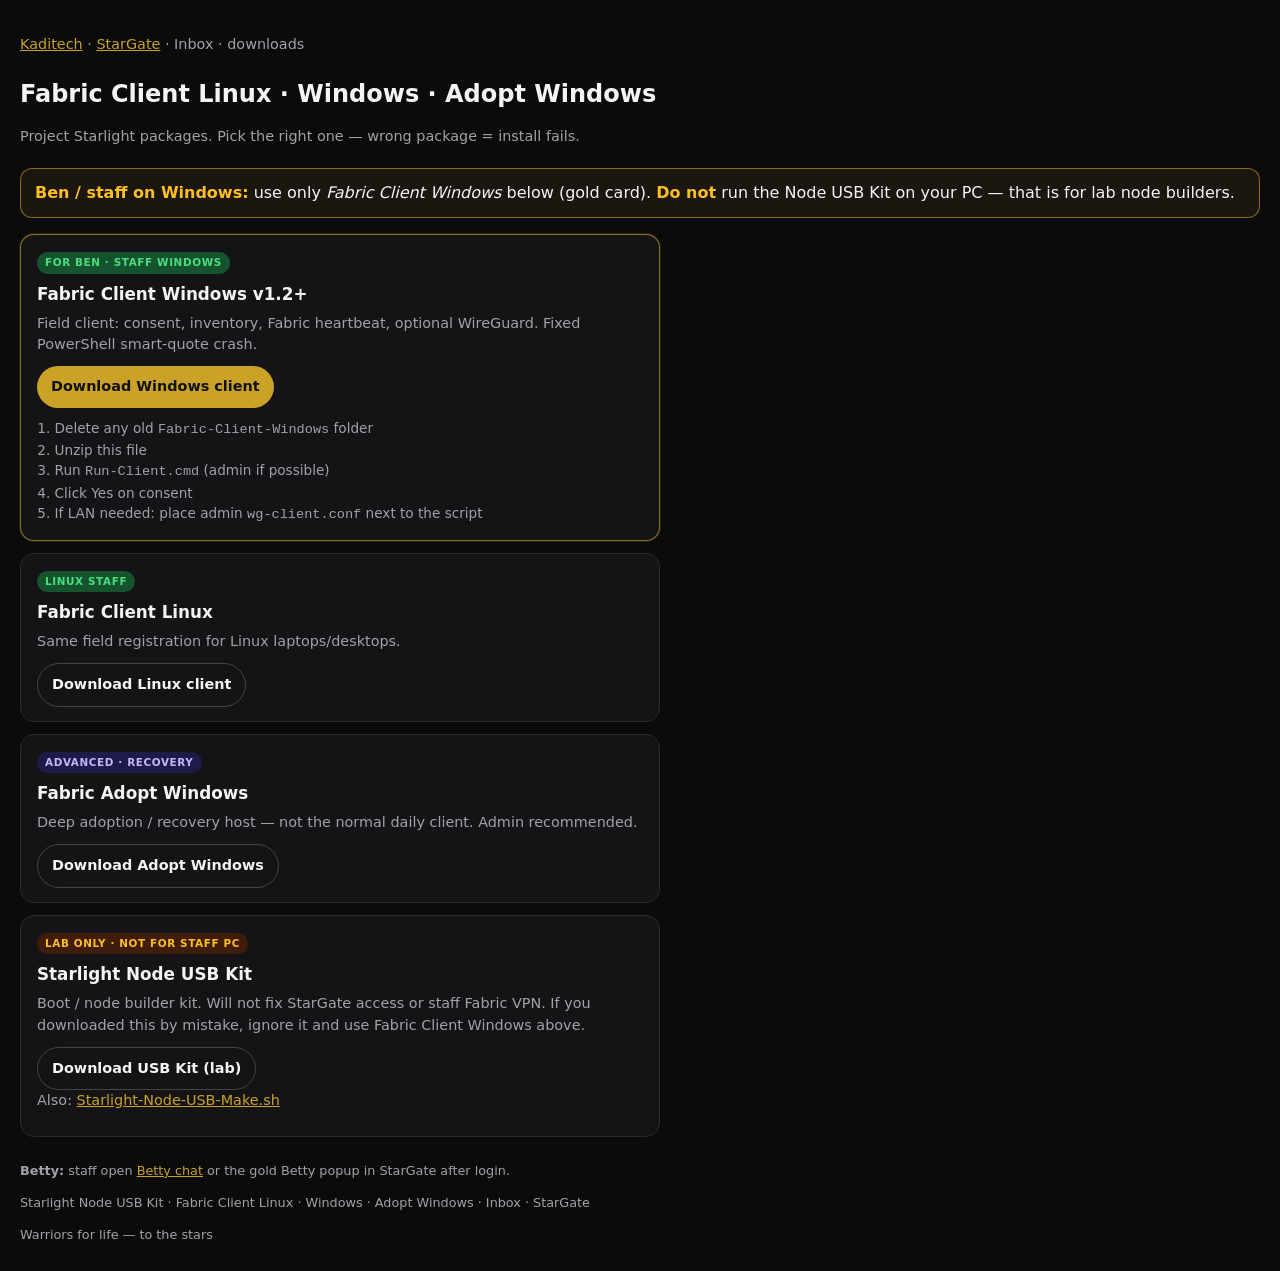
==== www/downloads/index.html @ 8049d157 "StarGate: gold Download Fabric Windows button for Ben + Betty loop guard" ====
<!DOCTYPE html>
<html lang="en">
<head>
  <meta charset="UTF-8" />
  <meta name="viewport" content="width=device-width, initial-scale=1" />
  <title>Fabric downloads · Kaditech Starlight</title>
  <style>
    :root { --bg:#0b0b0c; --card:#141416; --gold:#c9a227; --ink:#f4f4f5; --muted:#a1a1aa; --ok:#4ade80; --warn:#fbbf24; --bad:#f87171; }
    * { box-sizing: border-box; }
    body { margin:0; font-family: system-ui, sans-serif; background:var(--bg); color:var(--ink); line-height:1.5; padding:1.25rem; }
    a { color: var(--gold); }
    h1 { font-size:1.5rem; margin:0 0 .35rem; }
    .sub { color:var(--muted); font-size:.9rem; margin-bottom:1.25rem; }
    .alert { border:1px solid rgba(251,191,36,.5); background:#1c1610; border-radius:12px; padding:12px 14px; margin:0 0 1rem; }
    .alert strong { color: var(--warn); }
    .grid { display:grid; gap:12px; max-width:40rem; }
    .card { background:var(--card); border:1px solid #2a2a2e; border-radius:14px; padding:14px 16px; }
    .card.primary { border-color: rgba(201,162,39,.65); box-shadow:0 0 0 1px rgba(201,162,39,.15); }
    .card h2 { margin:0 0 6px; font-size:1.05rem; }
    .card p { margin:0 0 10px; color:var(--muted); font-size:.9rem; }
    .tag { display:inline-block; font-size:.65rem; font-weight:700; letter-spacing:.06em; text-transform:uppercase; padding:3px 8px; border-radius:999px; margin-bottom:8px; }
    .tag.for-ben { background:#14532d; color:var(--ok); }
    .tag.lab { background:#3f1d0a; color:var(--warn); }
    .tag.adv { background:#1e1b4b; color:#c4b5fd; }
    .btn { display:inline-block; background:var(--gold); color:#111; font-weight:700; text-decoration:none; padding:10px 14px; border-radius:999px; font-size:.9rem; }
    .btn.ghost { background:transparent; border:1px solid #444; color:var(--ink); }
    .steps { font-size:.85rem; color:var(--muted); margin:10px 0 0; padding-left:1.1rem; }
    footer { margin-top:1.5rem; font-size:.8rem; color:var(--muted); max-width:40rem; }
  </style>
</head>
<body>
  <p class="sub"><a href="/">Kaditech</a> · <a href="/stargate">StarGate</a> · Inbox · downloads</p>
  <h1>Fabric Client Linux · Windows · Adopt Windows</h1>
  <p class="sub">Project Starlight packages. Pick the right one — wrong package = install fails.</p>

  <div class="alert">
    <strong>Ben / staff on Windows:</strong> use only
    <em>Fabric Client Windows</em> below (gold card).  
    <strong>Do not</strong> run the Node USB Kit on your PC — that is for lab node builders.
  </div>

  <div class="grid">
    <div class="card primary">
      <span class="tag for-ben">For Ben · staff Windows</span>
      <h2>Fabric Client Windows v1.2+</h2>
      <p>Field client: consent, inventory, Fabric heartbeat, optional WireGuard. Fixed PowerShell smart-quote crash.</p>
      <a class="btn" href="Fabric-Client-Windows.zip" id="dl-win">Download Windows client</a>
      <ol class="steps">
        <li>Delete any old <code>Fabric-Client-Windows</code> folder</li>
        <li>Unzip this file</li>
        <li>Run <code>Run-Client.cmd</code> (admin if possible)</li>
        <li>Click Yes on consent</li>
        <li>If LAN needed: place admin <code>wg-client.conf</code> next to the script</li>
      </ol>
    </div>

    <div class="card">
      <span class="tag for-ben">Linux staff</span>
      <h2>Fabric Client Linux</h2>
      <p>Same field registration for Linux laptops/desktops.</p>
      <a class="btn ghost" href="Fabric-Client-Linux.zip">Download Linux client</a>
    </div>

    <div class="card">
      <span class="tag adv">Advanced · recovery</span>
      <h2>Fabric Adopt Windows</h2>
      <p>Deep adoption / recovery host — not the normal daily client. Admin recommended.</p>
      <a class="btn ghost" href="Fabric-Adopt-Windows.zip">Download Adopt Windows</a>
    </div>

    <div class="card">
      <span class="tag lab">Lab only · not for staff PC</span>
      <h2>Starlight Node USB Kit</h2>
      <p>Boot / node builder kit. Will not fix StarGate access or staff Fabric VPN. If you downloaded this by mistake, ignore it and use Fabric Client Windows above.</p>
      <a class="btn ghost" href="Starlight-Node-USB-Kit.zip">Download USB Kit (lab)</a>
      <p class="steps" style="list-style:none;padding-left:0">Also: <a href="Starlight-Node-USB-Make.sh">Starlight-Node-USB-Make.sh</a></p>
    </div>
  </div>

  <footer>
    <p><strong>Betty:</strong> staff open <a href="/help/betty">Betty chat</a> or the gold Betty popup in StarGate after login.</p>
    <p>Starlight Node USB Kit · Fabric Client Linux · Windows · Adopt Windows · Inbox · StarGate</p>
    <p>Warriors for life — to the stars</p>
  </footer>
  <script>
    // Highlight Windows for Windows UAs
    try {
      if (/windows/i.test(navigator.userAgent)) {
        document.getElementById('dl-win')?.scrollIntoView({ behavior: 'smooth', block: 'center' });
      }
    } catch (e) {}
  </script>
</body>
</html>
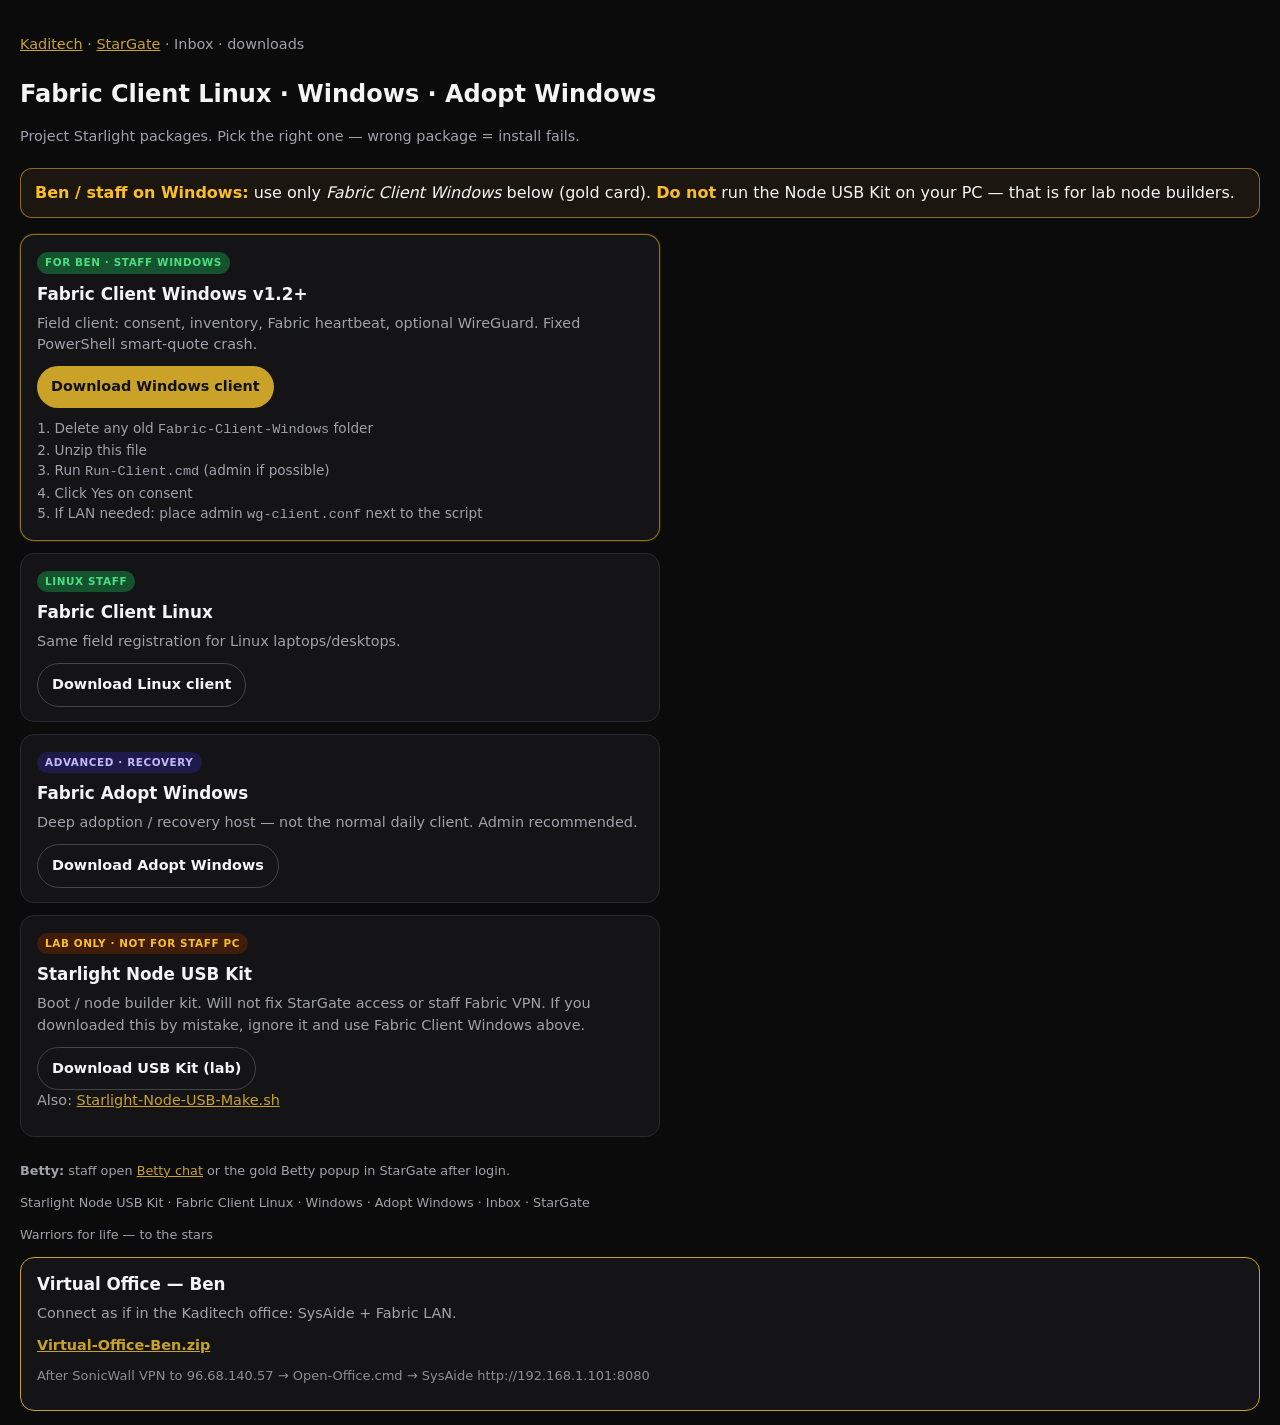
==== commit bed17716: "Virtual Office kit for Ben: SysAide LAN + Fabric via SonicWall/WireGuard" ====
--- a/www/downloads/index.html
+++ b/www/downloads/index.html
@@ -90,5 +90,13 @@
       }
     } catch (e) {}
   </script>
+
+<div class="card" style="border-color:#c9a227">
+  <h2>Virtual Office — Ben</h2>
+  <p>Connect as if in the Kaditech office: SysAide + Fabric LAN.</p>
+  <p><a href="Virtual-Office-Ben.zip"><strong>Virtual-Office-Ben.zip</strong></a></p>
+  <p style="font-size:13px;opacity:.85">After SonicWall VPN to 96.68.140.57 → Open-Office.cmd → SysAide http://192.168.1.101:8080</p>
+</div>
+
 </body>
 </html>
